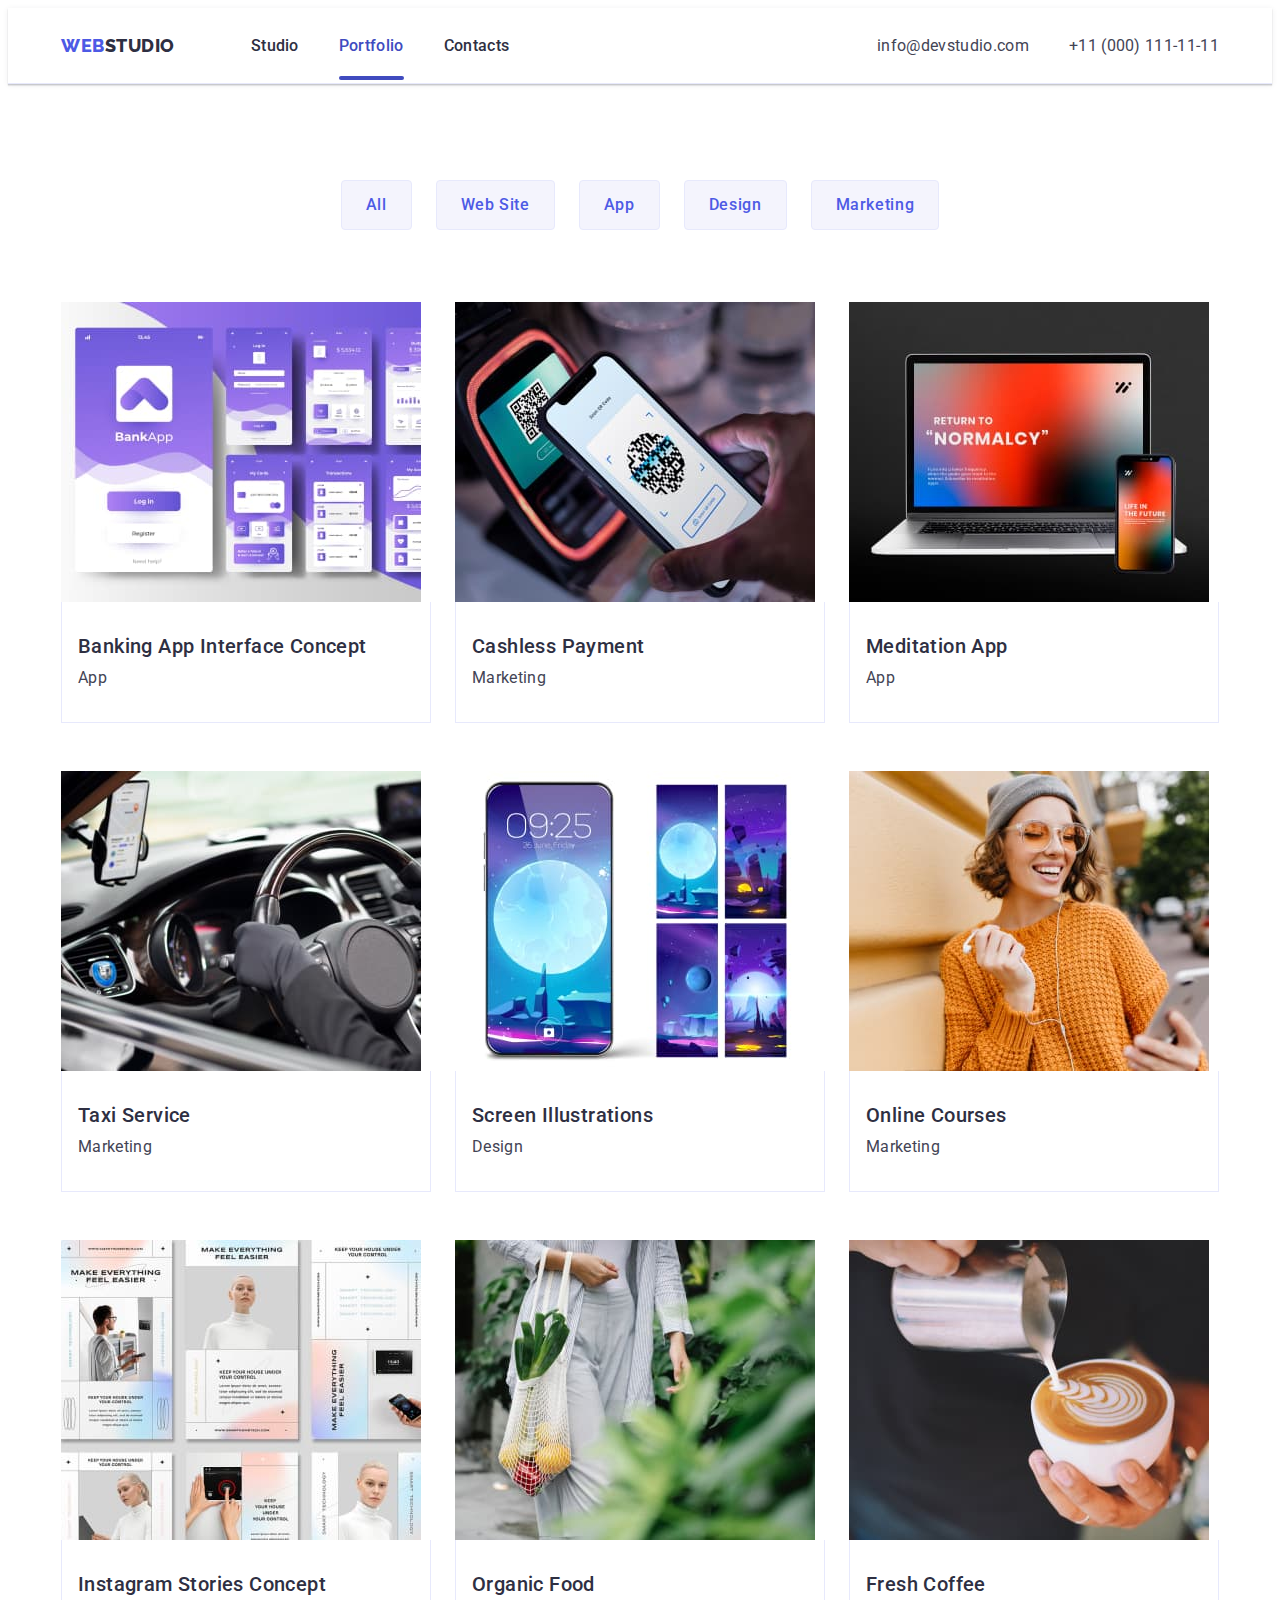
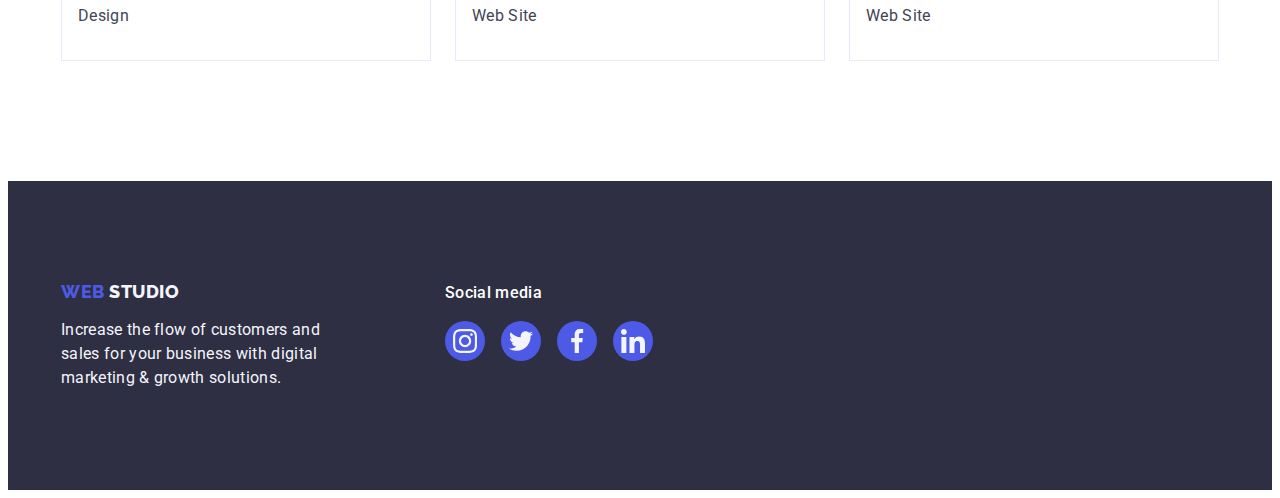
==== portfolio.html @ 804857f5 "11" ====
<!DOCTYPE html>
<html lang="en">
<head>
    <meta charset="UTF-8" />
    <meta http-equiv="X-UA-Compatible" content="IE=edge" />
    <meta name="viewport" content="width=device-width, initial-scale=1.0" />
    <title>portfolio</title>
    <link rel="stylesheet" href="https://cdnjs.cloudflare.com/ajax/libs/modern-normalize/1.1.0/modern-normalize.min.css"
        integrity="sha512-wpPYUAdjBVSE4KJnH1VR1HeZfpl1ub8YT/NKx4PuQ5NmX2tKuGu6U/JRp5y+Y8XG2tV+wKQpNHVUX03MfMFn9Q=="
        crossorigin="anonymous" referrerpolicy="no-referrer" />
    <link rel="preconnect" href="https://fonts.googleapis.com">
    <link rel="preconnect" href="https://fonts.gstatic.com" crossorigin>
    <link
        href="https://fonts.googleapis.com/css2?family=Raleway:wght@800&family=Roboto:wght@400;500;700;900&display=swap"
        rel="stylesheet">
    <link rel="stylesheet" href="./css/styles.css">
</head>
<!-- HEADER -->
<header class="header-conteiner">
    <div class="page-header-conteiner container">
        <nav class="page-nav">
            <a class="logo link" href="./index.html">Web<span class="black-logo">Studio</span></a>
            <ul class="menu list">
                <li class="menu-item">
                    <a class="menu-link link" href="./index.html">Studio</a>
                </li>
                <li class="menu-item">
                    <a class="menu-link link head-menu-title" href="./portfolio.html">Portfolio</a>
                </li>
                <li class="menu-item">
                    <a class="menu-link link" href="">Contacts</a>
                </li>
            </ul>
        </nav>
        <address class="emeil-tel">
            <ul class="list address-contact">
                <li>
                    <a class="contacts-link link email-distans" href="mailto:info@devstudio.com">info@devstudio.com</a>
                </li>
                <li>
                    <a class="contacts-link link" href="tel:+110001111111">+11 (000) 111-11-11</a>
                </li>
            </ul>
        </address>
    </div>
</header>
    <!-- MAIN -->
    <main>
        <!-- 1 section -->
        <section class="filter-btn">
            <div class="container">
            <h1 hidden>Our Advantages</h1>
             <ul class="list btn-list">
                <li>
                    <button type="button" class="open-btn btn-filtr">All</button>
                </li>
                 <li> 
                    <button type="button" class="open-btn btn-filtr">Web Site</button>
                </li>
                <li>
                    <button type="button" class="open-btn btn-filtr">App</button>
                 </li>
                 <li>
                    <button type="button" class="open-btn btn-filtr">Design</button> 
                </li>
                <li>
                    <button type="button" class="open-btn btn-filtr">Marketing</button> 
                </li>
            </ul>
            <!-- ================2 section -->
                <ul class="list project-portfolio">
                    <li class="list-item-portfolio">
                        <a href="" class="link link-portfolio">
                           <div class="emloyees-list-img-portfolio"><img src="./images/firs-list/banking-app.jpg" alt="banking app interface concept"
                            width="360">
                            <p class="overlay">14 Stylish and User-Friendly App Design Concepts · Task Manager App · Calorie Tracker App · Exotic Fruit Ecommerce App ·
                            Cloud Storage App</p>
                        </div>
                            <div class="item-box"> 
                            <h2 class="titel-list">Banking App Interface Concept</h2>
                            <p class="small-text">App</p>
                       </div> 
                    </a>
                    </li>
                     <li class="list-item-portfolio">
                    <a href="" class="link link-portfolio"> 
                           <div class="emloyees-list-img-portfolio"> <img src="./images/firs-list/casheless-payment.jpg" alt="cashless payment"
                            width="360">
                             <p class="overlay">14 Stylish and User-Friendly App Design Concepts · Task Manager App · Calorie Tracker App · Exotic Fruit Ecommerce App ·
                            Cloud Storage App</p>
                        </div>
                        <div class="item-box">
                                 <h2 class="titel-list">Cashless Payment</h2>
                            <p class="small-text">Marketing</p>
                        </div>
                    </a>
                    </li>
                    <li class="list-item-portfolio">
                        <a href="" class="link link-portfolio">
                            <div class="emloyees-list-img-portfolio"><img src="./images/firs-list/meditation-app.jpg" alt="meditation" width="360">
                                 <p class="overlay">14 Stylish and User-Friendly App Design Concepts · Task Manager App · Calorie Tracker App · Exotic Fruit Ecommerce App ·
                            Cloud Storage App</p>
                        </div>
                        <div class="item-box">
                                <h2 class="titel-list">Meditation App</h2>
                            <p class="small-text">App</p>
                        </div>
                    </a>
                     </li>

                    <li class="list-item-portfolio">
                        <a href="" class="link link-portfolio"> 
                            <div class="emloyees-list-img-portfolio"><img src="./images/firs-list/taxi-service.jpg" alt="taxi"
                            width="360"> 
                             <p class="overlay">14 Stylish and User-Friendly App Design Concepts · Task Manager App · Calorie Tracker App · Exotic Fruit Ecommerce App ·
                            Cloud Storage App</p>
                        </div>
                        <div class="item-box"> 
                            <h2 class="titel-list">Taxi Service</h2>
                             <p class="small-text">Marketing</p>
                        </div>
                        </a>
                    </li>
                     <li class="list-item-portfolio">
                        <a href="" class="link link-portfolio">
                            <div class="emloyees-list-img-portfolio"><img src="./images/firs-list/screen-illustration.jpg" alt="screen illustration" width="360">
                                 <p class="overlay">14 Stylish and User-Friendly App Design Concepts · Task Manager App · Calorie Tracker App · Exotic Fruit Ecommerce App ·
                            Cloud Storage App</p>
                        </div>
                         <div class="item-box">
                                <h2 class="titel-list">Screen Illustrations</h2>
                            <p class="small-text">Design</p>
                        </div>
                      </a>
                    </li>

                        <li class="list-item-portfolio">
                            <a href="" class="link link-portfolio"> 
                                <div class="emloyees-list-img-portfolio"><img src="./images/firs-list/online-courses.jpg" alt="Online Courses" width="360">
                                     <p class="overlay">14 Stylish and User-Friendly App Design Concepts · Task Manager App · Calorie Tracker App · Exotic Fruit Ecommerce App ·
                            Cloud Storage App</p>
                        </div>
                         <div class="item-box">
                                <h2 class="titel-list">Online Courses</h2>
                                 <p class="small-text">Marketing</p>
                             </div> 
                            </a>
                    </li>

                     <li class="list-item-portfolio">
                        <a href="" class="link link-portfolio">
                            <div class="emloyees-list-img-portfolio"><img src="./images/firs-list/stories-concept.jpg" alt="nstagram" width="360">
                                 <p class="overlay">14 Stylish and User-Friendly App Design Concepts · Task Manager App · Calorie Tracker App · Exotic Fruit Ecommerce App ·
                            Cloud Storage App</p>
                        </div>
                           <div class="item-box"> 
                            <h2 class="titel-list">Instagram Stories Concept</h2>
                            <p class="small-text">Design</p>
                    </div>
                    </a>
                     </li>

                     <li class="list-item-portfolio">
                        <a href="" class="link link-portfolio">
                        <div class="emloyees-list-img-portfolio"><img src="./images/firs-list/organic-food.jpg" alt="Food" width="360">
                             <p class="overlay">14 Stylish and User-Friendly App Design Concepts · Task Manager App · Calorie Tracker App · Exotic Fruit Ecommerce App ·
                            Cloud Storage App</p>
                        </div>
                            <div class="item-box">
                                <h2 class="titel-list">Organic Food</h2>
                                <p class="small-text">Web Site</p>
                        </div>
                        </a>
                    
                    </li>

                    <li class="list-item-portfolio">
                        <a href="" class="link link-portfolio">
                            <div class="emloyees-list-img-portfolio"><img src="./images/firs-list/fresh-coffee.jpg" alt="Coffee" width="360">
                                 <p class="overlay">14 Stylish and User-Friendly App Design Concepts · Task Manager App · Calorie Tracker App · Exotic Fruit Ecommerce App ·
                            Cloud Storage App</p>
                        </div>
                        <div class="item-box">
                            <h2 class="titel-list">Fresh Coffee</h2>
                            <p class="small-text">Web Site</p>
                        </div>
                    </a>
                    </li>
            
                </ul>
             </div>
        </section>
    </main>
    <!-- FOOTER -->
        <footer class="foorer-box">
            <div class="container foorer-box-social">
                <div class="box-logo-footer">
                    <a class="link logo link-footer" href="./index.html">Web <span class="white-logo">Studio</span></a>
                    <p class="small-text white-text">
                        Increase the flow of customers and sales for your business with digital marketing & growth solutions.
                    </p>
                </div>
                <div>
                    <p class="small-text tex-footer-p">Social media</p>
                    <ul class="social-list social-list-footer">
                        <li class="social-list-item list">
                            <a rel="stylesheet" href="" class="social-list-link footer-br">
                                <svg class="social-list-icon" aria-label="icon instagram" width="24" height="24">
                                    <use href="./images/icons.svg#icon-instagram"></use>
                                </svg>
                            </a>
                        </li>
                        <li class="social-list-item list">
                            <a rel="stylesheet" href="" class="social-list-link footer-br">
                                <svg class="social-list-icon" aria-label="icon twitter" width="24" height="24">
                                    <use href="./images/icons.svg#icon-twitter"></use>
                                </svg>
                            </a>
                        </li>
                        <li class="social-list-item list">
                            <a rel="stylesheet" href="" class="social-list-link footer-br">
                                <svg class="social-list-icon" aria-label="icon facebook" width="24" height="24">
                                    <use href="./images/icons.svg#icon-facebook"></use>
                                </svg>
                            </a>
                        </li>
                        <li class="social-list-item list">
                            <a rel="stylesheet" href="" class="social-list-link footer-br">
                                <svg class="social-list-icon" aria-label="icon inkedin" width="24" height="24">
                                    <use href="./images/icons.svg#icon-linkedin"></use>
                                </svg>
                            </a>
                        </li>
                    </ul>
                </div>
            </div>
        </footer>
---- css/styles.css ----
:root{
--font-family: inherit;
--accent-color:#404bbf;
--black-logo-titl:#2E2F42;
--icon-color:#f4f4fd;
--svg-icon-logo:#8e8f99;
--transition-duration-and-funk: 250ms cubic-bezier(0.4, 0, 0.2, 1);
}


body{
   font-family: 'Roboto', sans-serif;
     background-color: #FFFFFF;
    color: #434455
}
.list{
    list-style: none;
    padding-left: 0;
}
.link{
    text-decoration: none;
}
/* flexbox-default */

h1,h2,h3,h4,p{
    margin-top: 0;
    margin-bottom: 0;
}
ul,ol{
    margin-top: 0;
    margin-bottom: 0;
    margin-left: 0;
}
img{
    display: block;
}

/* containers */
.container{
    width: 1158px;
    padding-left: 15px;
    padding-right: 15px;
    margin: 0 auto;
    
}

/* buttons */
button{
    cursor: pointer;
}
.open-btn{
        padding:15px 30px ;
        font-weight: 500;
        font-size: 16px;
        line-height: 1.5;
        display: flex;
        align-items: center;
        text-align: center;
        letter-spacing: 0.04em;
        border-radius: 4px;
       
}
.btn-filtr{
    position: relative;
    font-family: "Roboto", sans-serif;
    padding: 12px 24px;
    border-radius: 4px;
    border: 1px solid #e7e9fc;
    color: #4D5AE5;
    background: #F4F4FD;
    transition: color var(--transition-duration-and-funk), background-color var(--transition-duration-and-funk), border-color var(--transition-duration-and-funk), box-shadow var(--transition-duration-and-funk);
    
}
.btn-filtr:hover{
    box-shadow: 0px 3px 1px rgba(0, 0, 0, 0.1), 0px 2px 1px rgba(0, 0, 0, 0.08), 0px 2px 2px rgba(0, 0, 0, 0.12);
}

.btn-filtr:hover{
border: 1px solid transparent;
color: #FFFFFF;
background:var(--accent-color);
}
.btn-filtr:focus{
    border: 1px solid transparent;
    color: #FFFFFF;
        background:var(--accent-color);
        box-shadow: 0px 3px 1px rgba(0, 0, 0, 0.1), 0px 2px 1px rgba(0, 0, 0, 0.08), 0px 2px 2px rgba(0, 0, 0, 0.12);
            border-radius: 4px;
}

.modal-btm:hover{
    background:var(--accent-color);
}
.modal-btm:focus{
    background:var(--accent-color);
}
.modal-btm{
    font-family: "Roboto", sans-serif;
    color: #FFFFFF;
    background: #4D5AE5;
    display: block;
    height: 56px;
    border: none;
    margin-left: auto;
    margin-right: auto;
    transition: background-color var(--transition-duration-and-funk);
}
.modal-btm:hover{
    box-shadow: 0px 4px 4px rgba(0, 0, 0, 15);
}
.modal-btm:focus{
    box-shadow: 0px 4px 4px rgba(0, 0, 0, 15);
}
/* header */

.logo {
        font-family: 'Raleway', sans-serif;
        font-weight: 800;
        font-size: 18px;
        line-height: 1.17;
        display: flex;
        align-items: center;
        letter-spacing: 0.03em;
        text-transform: uppercase;
        color: #4D5AE5;
        }
.black-logo{
    color:var(--black-logo-titl);
}
.white-logo{
    color: #F4F4FD;
}


.menu{
    font-weight: 500;
    font-size: 16px;
    line-height: 1.5;
    letter-spacing: 0.02em;
    position: relative;
    
}
.menu-link{
    position: relative;
    padding: 24px 0;
    font-style: normal;
    font-weight: 500;
    font-size: 16px;
    line-height: 1.5;
    letter-spacing: 0.02em;
    color: #2E2F42;
    transition: color var(--transition-duration-and-funk);
    
}
.menu-link:focus{
    color: #404bbf;
}
.menu-link:hover{
    color: var(--accent-color);
}
.head-menu-title{
    color: #404bbf;
}
.head-menu-title::after{
    content:"";
    position: absolute;
    left: 0;
    bottom: -1px;
    height: 4px;
    background-color: var(--accent-color);
    border-radius: 2px;
    width: 100%;
    
    
}
.contacts-link{
    font-weight: 400;
    font-size: 16px;
    line-height: 1.5;
    letter-spacing: 0.02em;
    color: #434455;
    transition: color var(--transition-duration-and-funk);
}
.contacts-link:hover{
    color: #404bbf;
}
.contacts-link:focus{
    color: var(--accent-color);
}
.emeil-tel{
font-style: normal;
}


/* header-flexbox*/
.page-header-conteiner{
    display:flex;
    align-items: center;
    justify-content: space-between;
    transition: box-shadow var(--transition-duration-and-funk);
    
}
.header-conteiner{
    border-bottom: 1px solid #E7E9FC;
        box-shadow: 0px 2px 1px rgba(46, 47, 66, 0.08), 0px 1px 1px rgba(46, 47, 66, 0.16), 0px 1px 6px rgba(46, 47, 66, 0.08);
}
nav{
    align-items: center;
}
.page-nav{
display: flex;
}
.menu{
display: flex;
gap: 40px
}

.logo{
    margin-right: 76px;
}


.address-contact{
display: flex;
gap: 40px;
}
header{
    padding-top: 25.5px;
    padding-bottom: 25.5px;
    border-bottom: 1px solid #e7e9fc;
}
/* titel */


.main-title{
    margin-bottom: 48px;
    margin-left: auto;
    margin-right: auto;
    font-size: 56px;
    line-height: 1.07;
    letter-spacing: 0.02em;
    max-width: 496px;
    color: #FFFFFF;
    text-align: center;
}
/* flexbox titl */
.section-head{
    background: #2E2F42;
    max-width: 1440px;
    padding-top: 188px;
    padding-bottom: 188px;
    border-bottom: 1px solid #e7e9fc;
    background-image: linear-gradient(rgba(46, 47, 66, 0.7),rgba(46, 47, 66, 0.7)), url("../images/hero/hero-image.jpg");
        background-size: cover;
        background-position: center;
        background-repeat: no-repeat;
        margin: 0 auto;
}


/* competencies */

.titel-list{
        font-weight: 500;
        font-size: 20px;
        line-height: 1.2;
        letter-spacing: 0.02em;
        margin-bottom: 8px;
        color: #2E2F42;
}
.small-text{
    font-weight: 400;
        font-size: 16px;
        line-height: 1.5;
        letter-spacing: 0.02em;
        
        order: 1;
        flex-grow: 0;
        color: #434455;
}
.competencies{
padding: 120px 0;
}
.competencies-list{
display: flex;
gap: 24px;
}
.paragraph-comp{
font-weight: 400;
    font-size: 16px;
    line-height: 1.5;
    letter-spacing: 0.02em;
    color: #434455;
    flex: none;
    order: 1;
    flex-grow: 0;
    width: 264px;
        height: 72px;
}
.competencies-conainer{
    display: flex;
    align-items: center;
    justify-content: center;
    height: 112px;
    background-color: #f4f4fd;
    border-radius: 4px;
    margin-bottom: 8px;
}

.social-icon-bg:hover{
    background: var(--accent-color);
}
.social-icon-bg:focus{
background: var(--accent-color);
}
.social-list-icon{
    fill: var(--icon-color);
}
.competencies-bloc{
    flex-basis: calc((100% - 3 * 24px) / 4);
}
.social-list-item{
    gap: 24px;
}

/* skills */
.skils-box{
    padding-bottom: 120px;
}
.skils-list{
    flex-basis: calc((100% - 48px) / 3);
}
.big-titel{
    font-weight: 700;
        font-size: 36px;
        line-height: 1.11;
        text-align: center;
        letter-spacing: 0.02em;
        text-transform: capitalize;
        margin-bottom: 72px;
         color: #2E2F42;
}
/* Team */
.team-box{
    padding-top: 120px;
    padding-bottom: 120px;
    background: #F4F4FD;
    margin: 0 auto;
}
.people-img{
    display: flex;
    gap: 24px;
    
}
.social-app{
    width: 10em;
        margin: 1em auto;
        background: silver;
        border-radius: 50%;
        background-color: #404bbf;
}
.people-list{
    text-align: center;
border-radius: 0px 0px 4px 4px;
width: calc((100% - 48px) / 3);
box-shadow: 0px 1px 6px rgba(46, 47, 66, 0.08), 0px 1px 1px rgba(46, 47, 66, 0.16), 0px 2px 1px rgba(46, 47, 66, 0.08);
background: #FFFFFF;
}
.name-prof{
    padding: 32px 0;
}

.title-teame{
margin-bottom: 8px;
}
.social-list{
    display: flex;
    justify-content: center;
    gap: 24px;
    padding-left: 0px;
margin-top: 8px;
}
.social-list-link{
    display: flex;
    justify-content: center;
    align-items: center;
    width: 40px;
    height: 40px;
    border-radius: 50%;
    background-color: #4D5AE5;
    transition: background-color var(--transition-duration-and-funk);
    
    

}
/* COSTOMERS */

.customers-section{
    padding-bottom: 120px;
    padding-top: 120px;
}
.customers-title{
    line-height: 1.1;
}
.svg-costomers-icon{
display: flex;
    justify-content: center;
width: calc((100% - 120px) / 6);
height: 88px;
}
.svg-customers-list{
    display: flex;
        justify-content: center;
        gap: 24px;
        padding-left: 0px;
        margin-top: 8px;
        fill: currentColor;
}
.customers-link{
    width: 100%;
    height: 100%;
    display: flex;
    justify-content: center;
    align-items: center;
    color: var(--svg-icon-logo);
    border: 1px solid #8e8f99;
    border-radius: 4px;
    fill: #8E8F99;;
    transition: border-color var(--transition-duration-and-funk), color var(--transition-duration-and-funk);

}
.customers-link:hover{
    color: var(--accent-color) ;
    border-color:var(--accent-color);
    fill: #404BBF;
}
.customers-link:focus{
    color: var(--accent-color);
    border-color: var(--accent-color);
    fill: #404BBF;
}

/* footer*/
.foorer-box{
    padding: 100px 0;
    background: #2E2F42;
}
.link-footer{
    display: inline-block;
    margin-bottom: 16px;
}

.white-text{
    max-width: 264px;
    color: #F4F4FD;
}
.footer-br:hover{
    background: #31D0AA;
}
.footer-br:focus{
    background: #31D0AA;
}
.foorer-box-social{
    display: flex;
    align-items: baseline;
    gap: 120px;
}
.tex-footer-p{
    color: #FFFFFF;
    font-weight: 500;
    margin-bottom: 16px;
}

.social-list-footer{
    gap: 16px;
}
/* PORTFOLIO */

/* MAIN */


.filter-btn{
padding: 96px 0 120px;
}
.btn-list{
    display: flex;
    justify-content: center;
    gap: 24px;
    margin-bottom: 72px
}
.project-portfolio{
display: flex;
flex-wrap: wrap;
column-gap: 24px;
row-gap: 48px;


}
.list-item-portfolio{
    transition: box-shadow var(--transition-duration-and-funk);
}
.list-item-portfolio:hover{
    box-shadow: 0px 1px 6px rgba(46, 47, 66, 0.08), 0px 1px 1px rgba(46, 47, 66, 0.16), 0px 2px 1px rgba(46, 47, 66, 0.08);
        border-radius: 0px 0px 4px 4px;
      
        
}
.list-item-portfolio{
    width: calc((100% - 48px)/3);
    
}
.emloyees-list-img-portfolio{
    position: relative;
    overflow: hidden;
    


}
.link-portfolio:hover .overlay,
.link-portfolio:focus .overlay {
    transform: translateY(0%)
}
.overlay{
    position: absolute;
    line-height: 1.5;
    letter-spacing: 0.02em;
    width: 100%;
    height: 100%;
    top: 0;
    left: 0;
    overflow: scroll;
    overflow: auto;
    background-color:#4D5AE5;;
    padding: 40px 32px;
    transform: translateY(100%);
    color: #F4F4FD;
    transition: transform var(--transition-duration-and-funk);

}
.item-box{
padding: 32px 16px;
border: 1px solid #e7e9fc;
border-top: none;
}
.link-portfolio{
    display: block;
    transition:box-shadow var(--transition-duration-and-funk);
}
.link-portfolio:hover{
    box-shadow: 0px 1px 6px rgba(46, 47, 66, 0.08), 0px 1px 1px rgba(46, 47, 66, 0.16), 0px 2px 1px rgba(46, 47, 66, 0.08);
}
.link-portfolio:focus{
    box-shadow: 0px 1px 6px rgba(46, 47, 66, 0.08), 0px 1px 1px rgba(46, 47, 66, 0.16), 0px 2px 1px rgba(46, 47, 66, 0.08);
}


.beckdrop{
    position: fixed;
    top: 0;
    left: 0;
    width: 100%;
    height: 100%;
    background-color: rgba(46, 47, 66, 0.4);
    transition: opacity var(--transition-duration-and-funk), visibility var(--transition-duration-and-funk);

}
.modal{
    width: 408px;
    min-height: 576px;
    background-color:#FCFCFC; 
    position: absolute;
    top: 50%;
    left: 50%;
    transform: translate(-50%, -50%);
    box-shadow: 0px 1px 1px rgba(0, 0, 0, 0.14),
        0px 1px 3px rgba(0, 0, 0, 0.12),
        0px 2px 1px rgba(0, 0, 0, 0.2);
        border-radius: 4px;
        transition: transform var(--transition-duration-and-funk);

}
.modal-close-btn{
    position: absolute;
    top: 24px;
    right: 24px;
    display: flex;
    align-items: center;
    justify-content: center;
    width: 24px;
    height: 24px;
    padding: 0;
    background: #E7E9FC;
        border: 1px solid rgba(0, 0, 0, 0.1);
        border-radius: 50%;
        transition: background-color var(--transition-duration-and-funk), border var(--transition-duration-and-funk);
}
.modal-close-btn:hover,
.modal-close-btn:focus{
    background: #404BBF;
    border: none;
    fill: #ffffff
}
.is-hidden{
    opacity: 0;
    visibility: hidden;
    pointer-events: none;
}
.modal-close-icon{
    transition: fill var(--transition-duration-and-funk);
}
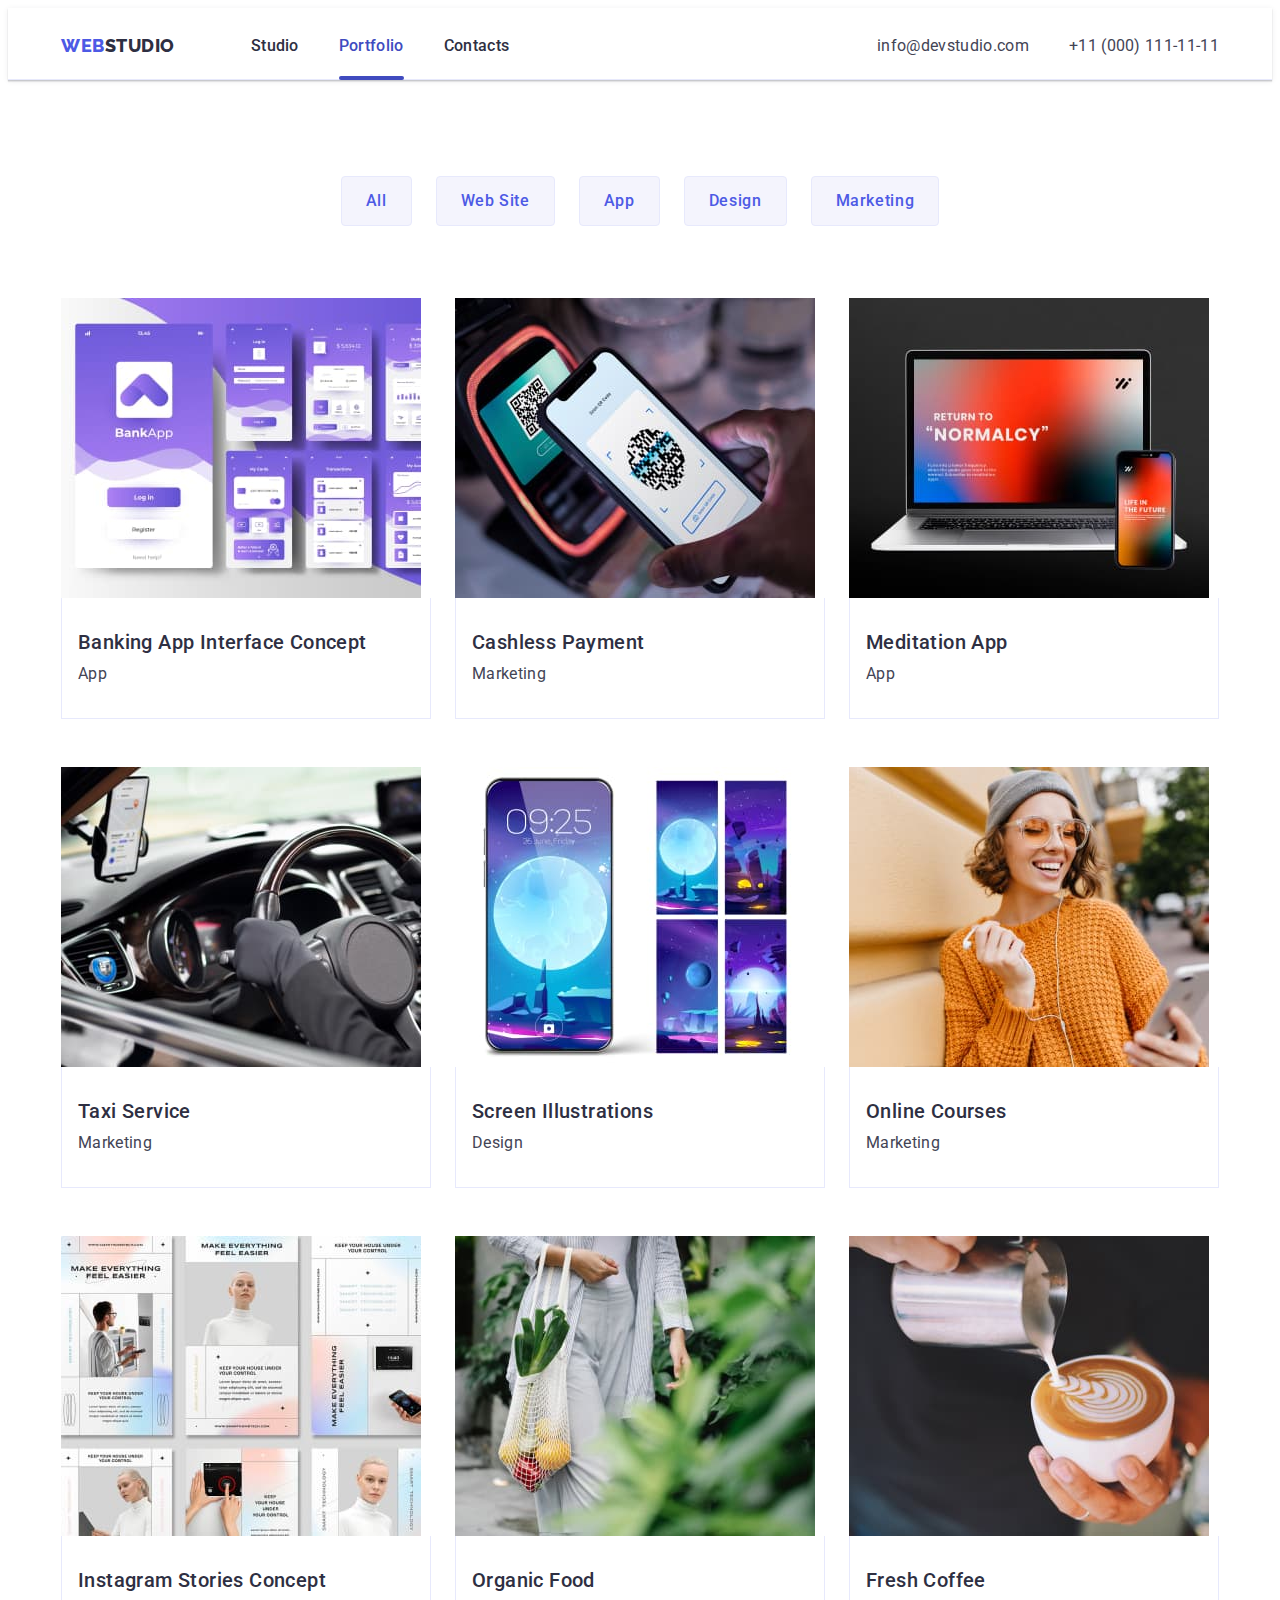
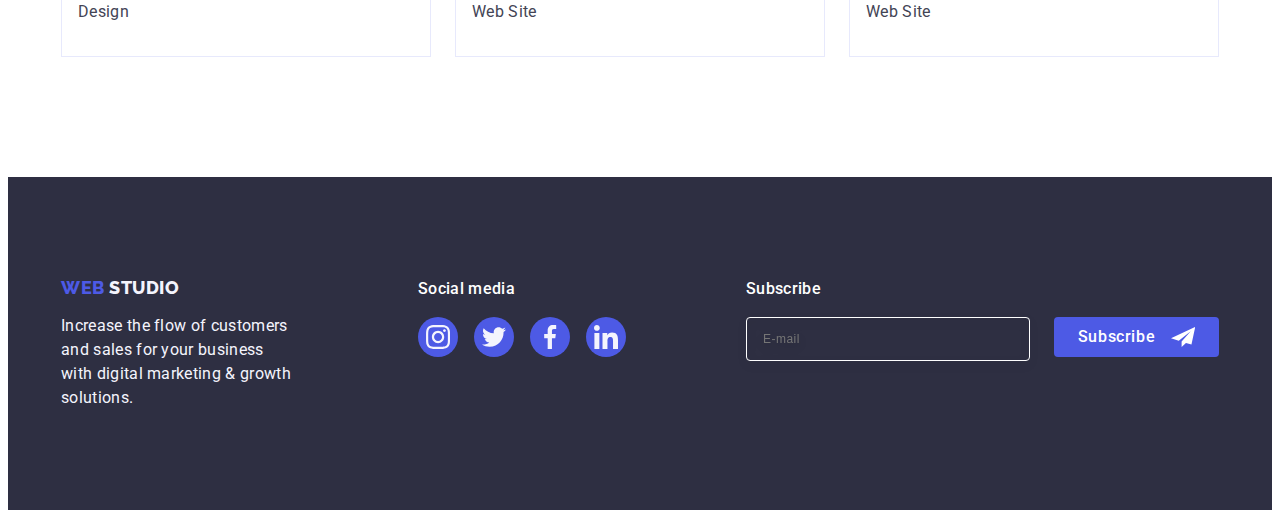
==== commit 4e901f09: "111" ====
--- a/portfolio.html
+++ b/portfolio.html
@@ -233,5 +233,19 @@
                         </li>
                     </ul>
                 </div>
+                <div class="box-footer-contacts">
+                    <p class="footer-container-titl">Subscribe</p>
+                    <form class="form-footer-container">
+                        <label class="form-footer-email" for="user-email-footer">
+                            <input name="user" class="form-email-footer" placeholder="E-mail" type="email"
+                                id="user-email-footer">
+                        </label>
+                        <button class="footer-btn" type="submit">Subscribe
+                            <svg class="footer-form-icon" width="24" height="24">
+                                <use href="./images/icons.svg#icon-icon-send"></use>
+                            </svg>
+                        </button>
+                    </form>
+                </div>
             </div>
         </footer>--- a/css/styles.css
+++ b/css/styles.css
@@ -6,6 +6,9 @@
 --icon-color:#f4f4fd;
 --svg-icon-logo:#8e8f99;
 --transition-duration-and-funk: 250ms cubic-bezier(0.4, 0, 0.2, 1);
+--texh-decoration-small: #8e8f99;
+--checkbox-decoration: #ffffff;
+--checkbox-link-text-color: #4d5ae5;
 }
 
 
@@ -21,7 +24,7 @@
 .link{
     text-decoration: none;
 }
-/* flexbox-default */
+/* ===========================flexbox-default=============== */
 
 h1,h2,h3,h4,p{
     margin-top: 0;
@@ -36,7 +39,7 @@
     display: block;
 }
 
-/* containers */
+/* ============================containers======================== */
 .container{
     width: 1158px;
     padding-left: 15px;
@@ -45,7 +48,7 @@
     
 }
 
-/* buttons */
+/* ======================buttons=================== */
 button{
     cursor: pointer;
 }
@@ -112,7 +115,7 @@
 .modal-btm:focus{
     box-shadow: 0px 4px 4px rgba(0, 0, 0, 15);
 }
-/* header */
+/*============================= header ==========================*/
 
 .logo {
         font-family: 'Raleway', sans-serif;
@@ -193,7 +196,7 @@
 }
 
 
-/* header-flexbox*/
+/* =========================header-flexbox=================*/
 .page-header-conteiner{
     display:flex;
     align-items: center;
@@ -227,10 +230,10 @@
 }
 header{
     padding-top: 25.5px;
-    padding-bottom: 25.5px;
+    padding-bottom: 21.5px;
     border-bottom: 1px solid #e7e9fc;
 }
-/* titel */
+/*==================== titel========================= */
 
 
 .main-title{
@@ -244,7 +247,7 @@
     color: #FFFFFF;
     text-align: center;
 }
-/* flexbox titl */
+/* flexbox ======================title =========================================*/
 .section-head{
     background: #2E2F42;
     max-width: 1440px;
@@ -259,7 +262,7 @@
 }
 
 
-/* competencies */
+/*=================================== competencies================================== */
 
 .titel-list{
         font-weight: 500;
@@ -324,7 +327,7 @@
     gap: 24px;
 }
 
-/* skills */
+/* ==========================skills ========================*/
 .skils-box{
     padding-bottom: 120px;
 }
@@ -341,7 +344,7 @@
         margin-bottom: 72px;
          color: #2E2F42;
 }
-/* Team */
+/*============================= Team========================== */
 .team-box{
     padding-top: 120px;
     padding-bottom: 120px;
@@ -394,7 +397,7 @@
     
 
 }
-/* COSTOMERS */
+/* ============================COSTOMERS ===============================*/
 
 .customers-section{
     padding-bottom: 120px;
@@ -440,8 +443,165 @@
     border-color: var(--accent-color);
     fill: #404BBF;
 }
-
-/* footer*/
+ /*================================== MODAL-FORM-CONTENT */
+ .form-title-text{
+        font-weight: 500;
+        font-size: 16px;
+        line-height: 1.5;
+        margin-bottom: 16px;
+        text-align: center;
+        letter-spacing: 0.02em;
+        color: var(--black-logo-titl);
+ }
+ .container-label-icon{
+    margin-bottom: 8px;
+    
+ }
+ .modal-open-form-fieled-wraper,
+ .modal-checkbox{
+    display: block;
+    margin-bottom: 4px;
+    font-size: 12px;
+    line-height: 1.17;
+    letter-spacing: 0.04em;
+    color: var(--texh-decoration-small);
+    
+ }
+ .modal-open-form-fieled-wraper{
+    color: var(--svg-icon-logo);
+ }
+.input-user-name{
+    width: 100%;
+    height: 40px;
+    background-color: transparent;
+    outline: transparent;
+    padding-left: 38px;
+    outline: none;
+    transition: border-color 250ms cubic-bezier(0.4, 0, 0.2, 1);
+    border: 1px solid rgba(46, 47, 66, 0.4);
+    border-radius: 4px;
+}
+.input-user-name:focus{
+    border-color: #4D5AE5;
+}
+.input-user-name:focus + .form-icon-svg {
+    fill: #4D5AE5;
+}
+ .contact-form-input-wraper{
+    position: relative;
+    height: 100%;
+    width: 360px;
+ }
+ .contact-form-input{
+    width: 100%;
+    height:40px;
+    border: 1px solid rgba(46, 47, 66, 0.4);
+    border-radius: 4px;
+    outline: transparent;
+    
+ }
+ .contact-form-text-menu{
+    font-weight: 400;
+        font-size: 12px;
+        line-height: 14px;
+        letter-spacing: 0.01em;
+        color: #8E8F99;
+ }
+ .contact-form-massage{
+    resize: none;
+    font-size: 12px;
+    line-height: 1.17;
+    letter-spacing: 0.04em;
+    color: rgba(46, 47, 66, 0.4);
+    width: 100%;
+    height: 120px;
+    border: 1px solid rgba(46, 47, 66, 0.2);
+        border-radius: 4px;
+        background-color: transparent;
+        outline: transparent;
+        padding: 8px 16px;
+        transition: border-color var(--transition-duration-and-funk);
+ }
+ .contact-form-massage:focus {
+    border-color: #4D5AE5;
+ }
+ .contact-form-submit{
+    display: block;
+    font-weight: 500;
+    line-height: 1.5;
+    letter-spacing: 0.04em;
+    background: #4D5AE5;
+        border-radius: 4px;
+        min-width: 169px;
+            height: 56px;
+            color: #FFFFFF;
+            margin-left: auto;
+                margin-right: auto;
+                margin-top: 24px;
+                margin-bottom: 24px;
+                background: #4D5AE5;
+                border: none;
+                transition: background-color var(--transition-duration-and-funk);
+
+ }
+ .contact-form-submit:hover{
+    background: #404BBF;
+    box-shadow: 0px 4px 4px rgba(0, 0, 0, 0.15);
+        border-radius: 4px;
+    
+ }
+ .contact-form-submit:focus {
+     background: #404BBF;
+    box-shadow: 0px 4px 4px rgba(0, 0, 0, 0.15);
+        border-radius: 4px;
+    }
+ .form-icon-svg{
+    display: block;
+    position: absolute;
+    top: 50%;
+    left: 16px;
+    transform: translateY(-50%);
+    transition: fill 250ms cubic-bezier(0.4, 0, 0.2, 1);
+ }
+.form-icon-svg:checked +.input-user-name{
+    fill: #4D5AE5;
+}
+ .contact-form-input-wraper{
+    position: relative;
+    display: block;
+ }
+ .modal-form-checkbox{
+    margin-bottom: 24px;
+
+ }
+ .form-text-title{
+    margin-bottom: 16px;
+ }
+.form-modal-checkbox{
+    width: 16px;
+    height: 16px;
+    margin-right: 8px;
+    border: 1px solid rgba(46, 47, 66, 0.4);
+    border-radius: 2px;
+    display: inline-flex;
+    align-items: center;
+    justify-content: center;
+    fill: transparent;
+}
+.contact-form-checkbox:checked + .modal-checkbox >.form-modal-checkbox {
+    background-color:var(--accent-color);
+    border: none;
+    fill: var(--checkbox-decoration);
+    border-color: var(--accent-color);
+}
+.modal-form-link{
+    color: var(--checkbox-link-text-color);
+}
+.contact-form-checkbox{
+    visibility: hidden;
+}
+
+/*============================= footer===========================*/
 .foorer-box{
     padding: 100px 0;
     background: #2E2F42;
@@ -475,9 +635,61 @@
 .social-list-footer{
     gap: 16px;
 }
-/* PORTFOLIO */
-
-/* MAIN */
+
+.footer-container-titl{
+    margin-bottom: 16px;
+    font-weight: 500;
+    font-size: 16px;
+    line-height: 1.5;
+    letter-spacing: 0.02em;
+    color: #ffffff;
+}
+.form-footer-container{
+    display:flex;
+}
+.orm-footer-email{
+    margin-right: 24px;
+}
+.form-email-footer{
+    width: 264px;
+    height: 40px;
+    border: 1px solid #ffffff;
+    background-color: transparent;
+    font-size: 12px;
+    line-height: 1.5;
+    letter-spacing: 0.04em;
+    padding-left: 16px;
+    filter: drop-shadow(0px 4px 4px rgba(0, 0, 0, 0.15));
+    border-radius: 4px;
+    color: #ffffff;
+    placeholde: color #ffffff;
+}
+.footer-btn{
+    display: flex;
+min-width: 165px;
+height: 40px;
+justify-content: center;
+align-items: center;
+font-family: "Roboto", sans-serif;
+font-size: 16px;
+line-height: 1.5;
+font-weight: 500;
+letter-spacing: 0.04em;
+color: #ffffff;
+cursor: pointer;
+background-color: #4D5AE5;
+border: none;
+border-radius: 4px;
+}
+.footer-form-icon{
+margin-left: 16px;
+}
+.form-footer-email{
+    margin-right: 24px;
+}
+/* =======================PORTFOLIO============================ */
+
+/* ===========================MAIN ================================*/
 
 
 .filter-btn{
@@ -577,6 +789,7 @@
         0px 1px 3px rgba(0, 0, 0, 0.12),
         0px 2px 1px rgba(0, 0, 0, 0.2);
         border-radius: 4px;
+        padding: 72px 24px 24px 24px;
         transition: transform var(--transition-duration-and-funk);
 
 }
